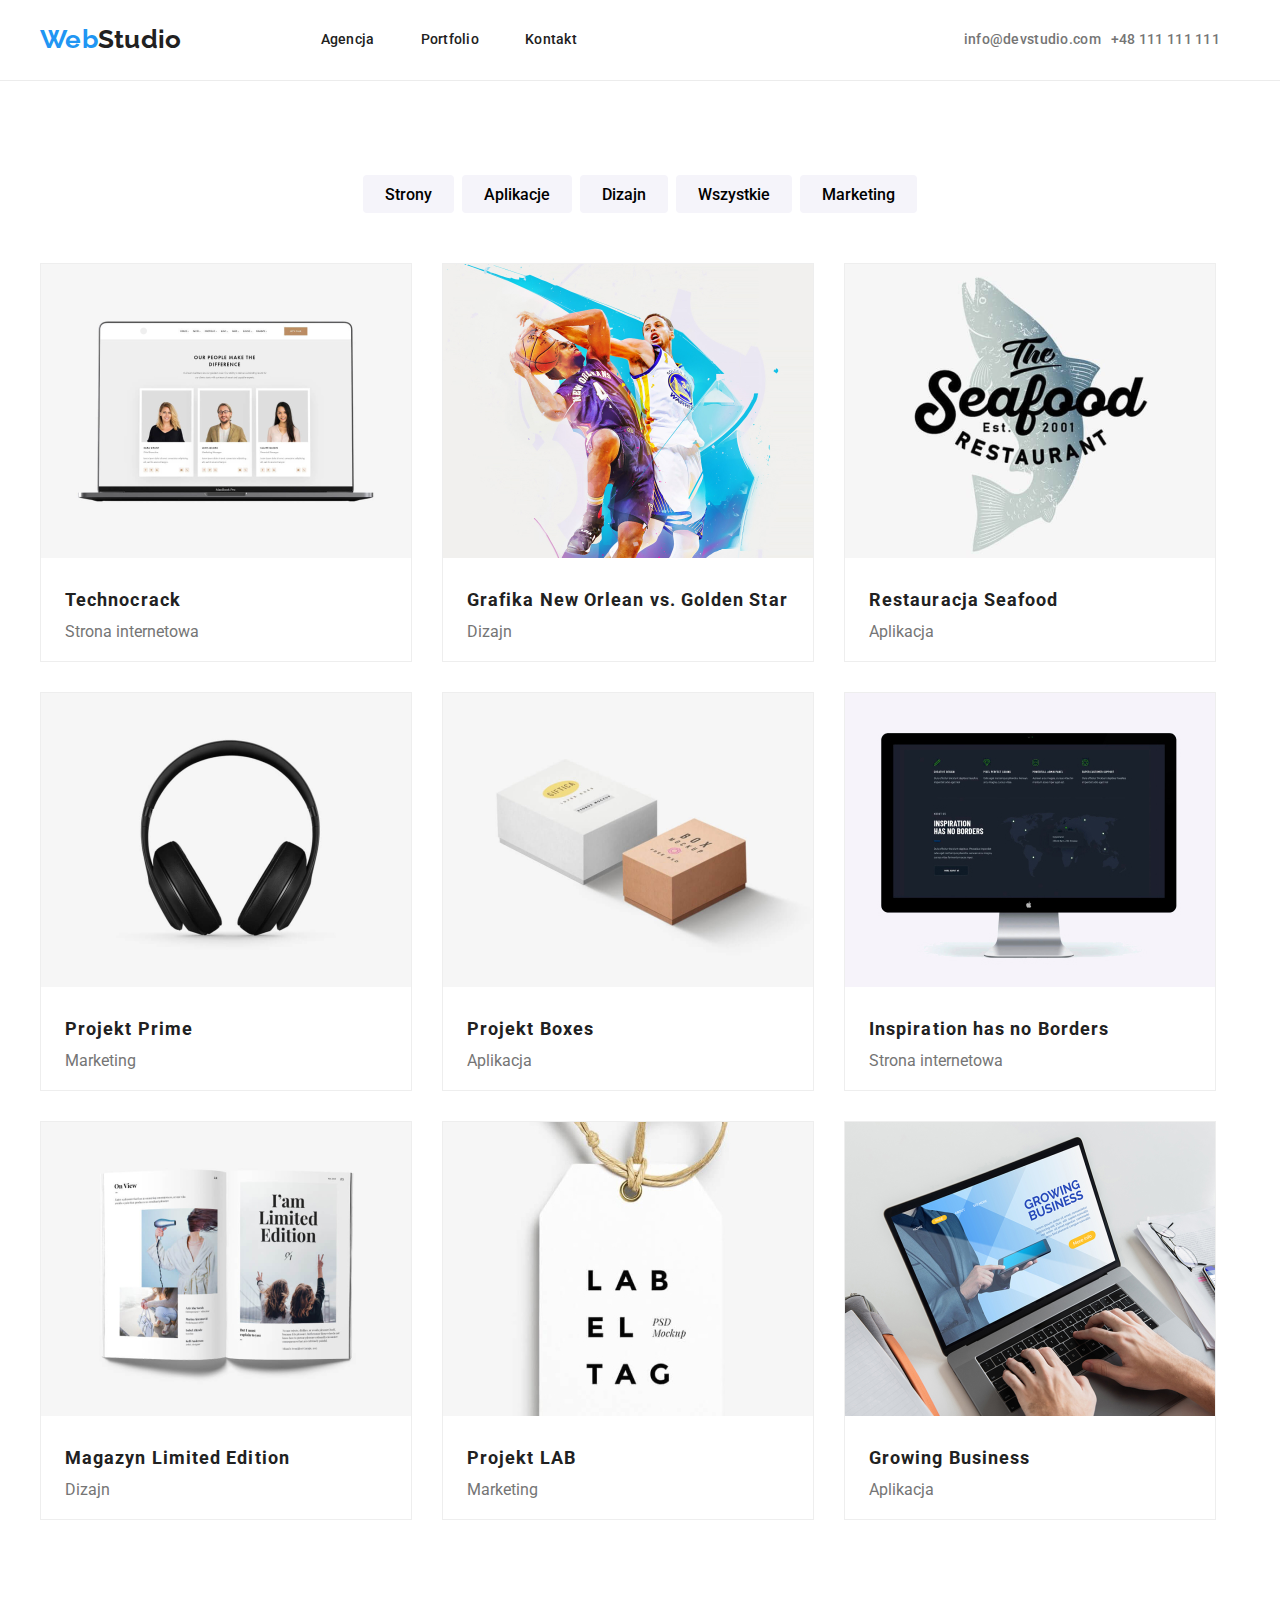
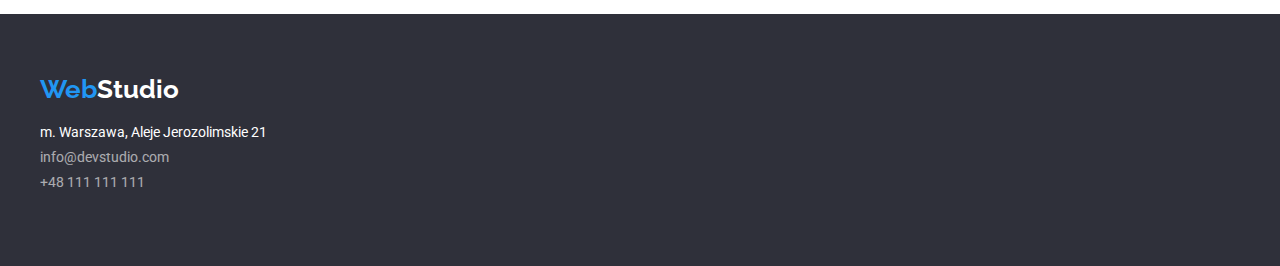
==== portfolio.html @ 7202dd0f "#1" ====
<!DOCTYPE html>
<html lang="pl">
  <head>
    <meta charset="utf-8" />
    <meta name="description" content="Projekt realizowany w ramach zadania domowego GoIT" />
    <meta http-equiv="X-UA-Compatible" content="IE=edge" />
    <meta name="viewport" content="width=device-width, initial-scale=1.0" />
    <title>Zadanie domowe #3</title>
    <link rel="preconnect" href="https://fonts.googleapis.com" />
    <link rel="preconnect" href="https://fonts.gstatic.com" crossorigin />
    <link
      href="https://fonts.googleapis.com/css2?family=Raleway:wght@700&family=Roboto:wght@400;500;700;900&display=swap"
      rel="stylesheet"
    />
    <link rel="stylesheet" href="css/styles.css" />
  </head>
  <body style="font-family: 'Roboto'; color: #757575; font-style: normal">
    <header>
      <div class="box4">
        <div class="container navbar-wrapper">
          <nav>
            <ul class="lists navbar-lists">
              <li class="logo">
                <a class="links menu-text" href="index.html" title="Strona główna">
                  <span class="logo-blue">Web</span><span class="logo-black">Studio</span></a
                >
              </li>
              <li>
                <a class="links menu-text" href="index.html" target="_self">Agencja</a>
              </li>
              <li>
                <a class="links menu-text" href="portfolio.html" target="_self"> Portfolio </a>
              </li>
              <li><a class="links menu-text" href="#">Kontakt</a></li>
            </ul>
          </nav>
          <ul class="lists navbar-lists">
            <li>
              <a class="links menu-kontakt" href="mailto:info@devstudio.com">info@devstudio.com</a>
            </li>
            <li>
              <a class="links menu-kontakt" href="tel:+48111111111">+48 111 111 111</a>
            </li>
          </ul>
        </div>
      </div>
    </header>
    <main>
      <div class="container">
        <section class="section">
          <ul class="lists portfolio-navbar">
            <li class="portfolio-navbar-item">
              <button class="portfolio-button" type="button">Strony</button>
            </li>
            <li class="portfolio-navbar-item">
              <button class="portfolio-button" type="button">Aplikacje</button>
            </li>
            <li class="portfolio-navbar-item">
              <button class="portfolio-button" type="button">Dizajn</button>
            </li>
            <li class="portfolio-navbar-item">
              <button class="portfolio-button" type="button">Wszystkie</button>
            </li>
            <li class="portfolio-navbar-item">
              <button class="portfolio-button" type="button">Marketing</button>
            </li>
          </ul>

          <ul class="lists portfolio-gallery">
            <li>
              <figure class="figure-portfolio">
                <img
                  src="images/portfolio1.jpg"
                  alt="Technocrack - strona internetowa"
                  width="370"
                  height="294"
                />
                <figcaption class="figcaption">
                  <h3 class="portfolio-names">Technocrack</h3>
                  <p class="gallery-description">Strona internetowa</p>
                </figcaption>
              </figure>
            </li>
            <li>
              <figure class="figure-portfolio">
                <img
                  src="images/portfolio2.jpg"
                  alt="Grafika New Orlean vs. Golden Star - Dizajn"
                  width="370"
                  height="294"
                />
                <figcaption class="figcaption">
                  <h3 class="portfolio-names">Grafika New Orlean vs. Golden Star</h3>
                  <p class="gallery-description">Dizajn</p>
                </figcaption>
              </figure>
            </li>
            <li>
              <figure class="figure-portfolio">
                <img
                  src="images/portfolio3.jpg"
                  alt="Restauracja Seafood - Aplikacja"
                  width="370"
                  height="294"
                />
                <figcaption class="figcaption">
                  <h3 class="portfolio-names">Restauracja Seafood</h3>
                  <p class="gallery-description">Aplikacja</p>
                </figcaption>
              </figure>
            </li>
            <li>
              <figure class="figure-portfolio">
                <img
                  src="images/portfolio4.jpg"
                  alt="Projekt Prime - Marketing"
                  width="370"
                  height="294"
                />
                <figcaption class="figcaption">
                  <h3 class="portfolio-names">Projekt Prime</h3>
                  <p class="gallery-description">Marketing</p>
                </figcaption>
              </figure>
            </li>
            <li>
              <figure class="figure-portfolio">
                <img
                  src="images/portfolio5.jpg"
                  alt="Projekt Boxes - Aplikacja"
                  width="370"
                  height="294"
                />
                <figcaption class="figcaption">
                  <h3 class="portfolio-names">Projekt Boxes</h3>
                  <p class="gallery-description">Aplikacja</p>
                </figcaption>
              </figure>
            </li>
            <li>
              <figure class="figure-portfolio">
                <img
                  src="images/portfolio6.jpg"
                  alt="Inspiration has no Borders - Strona internnetowa"
                  width="370"
                  height="294"
                />
                <figcaption class="figcaption">
                  <h3 class="portfolio-names">Inspiration has no Borders</h3>
                  <p class="gallery-description">Strona internetowa</p>
                </figcaption>
              </figure>
            </li>
            <li>
              <figure class="figure-portfolio">
                <img
                  src="images/portfolio7.jpg"
                  alt="Magazyn Limited Edition - Dizajn"
                  width="370"
                  height="294"
                />
                <figcaption class="figcaption">
                  <h3 class="portfolio-names">Magazyn Limited Edition</h3>
                  <p class="gallery-description">Dizajn</p>
                </figcaption>
              </figure>
            </li>
            <li>
              <figure class="figure-portfolio">
                <img
                  src="images/portfolio8.jpg"
                  alt="Projekt LAB - Marketing"
                  width="370"
                  height="294"
                />
                <figcaption class="figcaption">
                  <h3 class="portfolio-names">Projekt LAB</h3>
                  <p class="gallery-description">Marketing</p>
                </figcaption>
              </figure>
            </li>
            <li>
              <figure class="figure-portfolio">
                <img
                  src="images/portfolio9.jpg"
                  alt="Growing Business - Aplikacja"
                  width="370"
                  height="294"
                />
                <figcaption class="figcaption">
                  <h3 class="portfolio-names">Growing Business</h3>
                  <p class="gallery-description">Aplikacja</p>
                </figcaption>
              </figure>
            </li>
          </ul>
        </section>
      </div>
    </main>
    <footer class="footer box3">
      <div class="container">
        <a class="links" href="index.html" title="Strona główna">
          <p class="logo-blue">
            <span class="blue">Web</span><span class="logo-white">Studio</span>
          </p>
        </a>
        <ul class="footer-list lists">
          <li>
            <address class="adres">m. Warszawa, Aleje Jerozolimskie 21</address>
          </li>
          <li>
            <a class="footer-address links" href="mailto:info@devstudio.com">info@devstudio.com</a>
          </li>
          <li>
            <a class="footer-address links" href="tel:+48111111111">+48 111 111 111</a>
          </li>
        </ul>
      </div>
    </footer>
  </body>
</html>
---- css/styles.css ----
/*body {
  display: inline;
}

*/

body {
  margin: 0;
}

h1,
h2,
h3,
h4,
h5,
h6,
ul,
p {
  margin: 0;
  padding: 0;
  border: 0;
  font-size: 100%;
  font: inherit;
}
.navbar-wrapper {
  display: flex;
  justify-content: space-between;
  align-items: center;
}
.box4 {
  border-bottom: 1px solid #ececec;
  background-color: #ffffff;
  height: 80px;
}

.container {
  margin: 0 auto;
  width: 100%;
  max-width: 1200px;
}
.navbar-lists {
  display: flex;
  align-items: center;
  padding-right: 10px;
  padding-top: 24px;
  padding-bottom: 25px;
}
/*
.header-menu {
  display: inline-flex;
}
*/
.logo {
  padding-right: 93px;
}
.section {
  padding-top: 94px;
  padding-bottom: 94px;
}
/* to jest część do zadania 2*/
.lists {
  list-style-type: none;
}
.links {
  display: block;
  padding-right: 10px;
}

.links:link {
  text-decoration: none;
}
.links:hover,
.links:focus {
  color: #2196f3;
}

.logo-blue {
  color: #2196f3;
  font-family: 'Raleway';
  font-style: normal;
  font-weight: 700;
  font-size: 26px;
  padding-top: 60px;
  padding-bottom: 20px;
}
.logo-white {
  color: #ffffff;
  font-family: 'Raleway';
  font-style: normal;
  font-weight: 700;
  font-size: 26px;
}
.logo-black {
  color: #212121;
  font-family: 'Raleway';
  font-style: normal;
  font-weight: 700;
  font-size: 26px;
}
.menu-text {
  font-size: 14px;
  color: #212121;
  font-weight: 500;
  letter-spacing: 0.02em;
  padding-right: 46px;
}
.menu-kontakt {
  color: #757575;
  font-weight: 500;
  font-size: 14px;
  letter-spacing: 0.02em;
}
.menu-kontakt:first {
  padding-right: 46px;
}
.banner-text {
  font-weight: 900;
  font-size: 44px;
  line-height: 136%;
  text-align: center;
  letter-spacing: 0.06em;
  text-transform: uppercase;
  color: #ffffff;
  max-width: 696px;
  padding-bottom: 30px;
}
.banner-button {
  width: 200px;
  height: 50px;

  font-family: 'Roboto';
  background-color: #2196f3;
  color: #ffffff;
  font-weight: 700;
  font-size: 16px;
  line-height: 30px;
  cursor: pointer;
  box-shadow: 0px 4px 4px rgba(0, 0, 0, 0.15);
  border-radius: 4px;
}
.banner {
  display: flex;
  flex-direction: column;
  align-items: center;
  background-color: #2f303a;
  padding-bottom: 76px;
  padding-top: 106px;
}
.features-set {
  display: flex;
  flex-wrap: wrap;
  gap: 30px;
  justify-content: space-between;
  padding-bottom: 94px;
}
.features-item {
  width: 250px;
  padding: 10px;
  background-color: #ffffff;
}
.team-set {
  display: flex;
  flex-wrap: wrap;
  gap: 10px;
  justify-content: space-between;
}
.team-item {
  width: 270;
}
.team {
  background-color: #f5f4fa;
}
.figure {
  margin-inline-start: 0;
  margin-inline-end: 0;
  background-color: #ffffff;
  border-radius: 0px 0px 4px 4px;
  box-shadow: 0px 1px 3px rgba(0, 0, 0, 0.12), 0px 1px 1px rgba(0, 0, 0, 0.14),
    0px 2px 1px rgba(0, 0, 0, 0.2);
  text-align: center;
}
.team-position {
  padding-bottom: 30px;
}
.figure > img {
  padding-bottom: 30px;
}
.features-headers {
  font-weight: 700;
  font-size: 14px;
  letter-spacing: 0.03em;
  text-transform: uppercase;
  color: #212121;
  padding-bottom: 10px;
}
.features-text {
  font-weight: 400;
  font-size: 14px;
  line-height: 171%;
  letter-spacing: 0.03em;
}
.gallery {
  font-weight: 700;
  font-size: 36px;
  color: #212121;
  text-align: center;
  padding-bottom: 50px;
}
.gallery-set {
  display: flex;
  flex-wrap: wrap;
  justify-content: space-between;
}
.team-names {
  font-weight: 500;
  font-size: 16px;
  letter-spacing: 0.03em;
  color: #212121;
  padding-bottom: 10px;
}
.footer {
  background-color: #2f303a;
  color: #ffffff;
  font-style: normal;
}
.footer-address {
  color: #ffffff;
  opacity: 60%;
}
.adres {
  font-style: normal;
}
.adres,
.footer-address {
  font-size: 14px;
  padding-bottom: 9px;
}
.footer-list {
  padding-bottom: 60px;
}
.box1 {
  background-color: #2f303a;
  height: 600px;
}
.box2 {
  background-color: #f5f4fa;
  height: 648px;
}
.box3 {
  background-color: #2f303a;
  height: 252px;
}

/* Część dotycząca portfolio */
.portfolio-button {
  background-color: #f5f4fa;
  border-radius: 4px;
  font-weight: 500;
  font-size: 16px;
  font-family: 'Roboto';
  cursor: pointer;
  height: 38px;
  border: 0;
  padding: 6px 22px;
}

.portfolio-button:hover,
.portfolio-button:focus {
  background-color: #2196f3;
  color: #ffffff;
}
.portfolio-names {
  font-style: normal;
  font-weight: 700;
  font-size: 18px;
  line-height: 200%;
  letter-spacing: 0.06em;
  color: #212121;
  padding-bottom: 4px;
}
.gallery-description {
  font-weight: 400;
  font-size: 16px;
}
.portfolio-navbar {
  display: flex;
  justify-content: center;
}
.portfolio-navbar-item {
  padding-right: 4px;
  padding-left: 4px;
  padding-bottom: 50px;
}
.portfolio-gallery {
  display: flex;
  flex-wrap: wrap;
  gap: 30px;
}
.portfolio-gallery > img {
  padding-left: 0;
  padding-right: 0;
}
.figure-portfolio {
  margin-inline-start: 0;
  margin-inline-end: 0;
  background-color: #ffffff;
  text-align: center;
  border: 1px solid #eeeeee;
  margin: 0;
}
.figcaption {
  padding: 20px 24px;
  text-align: left;
}
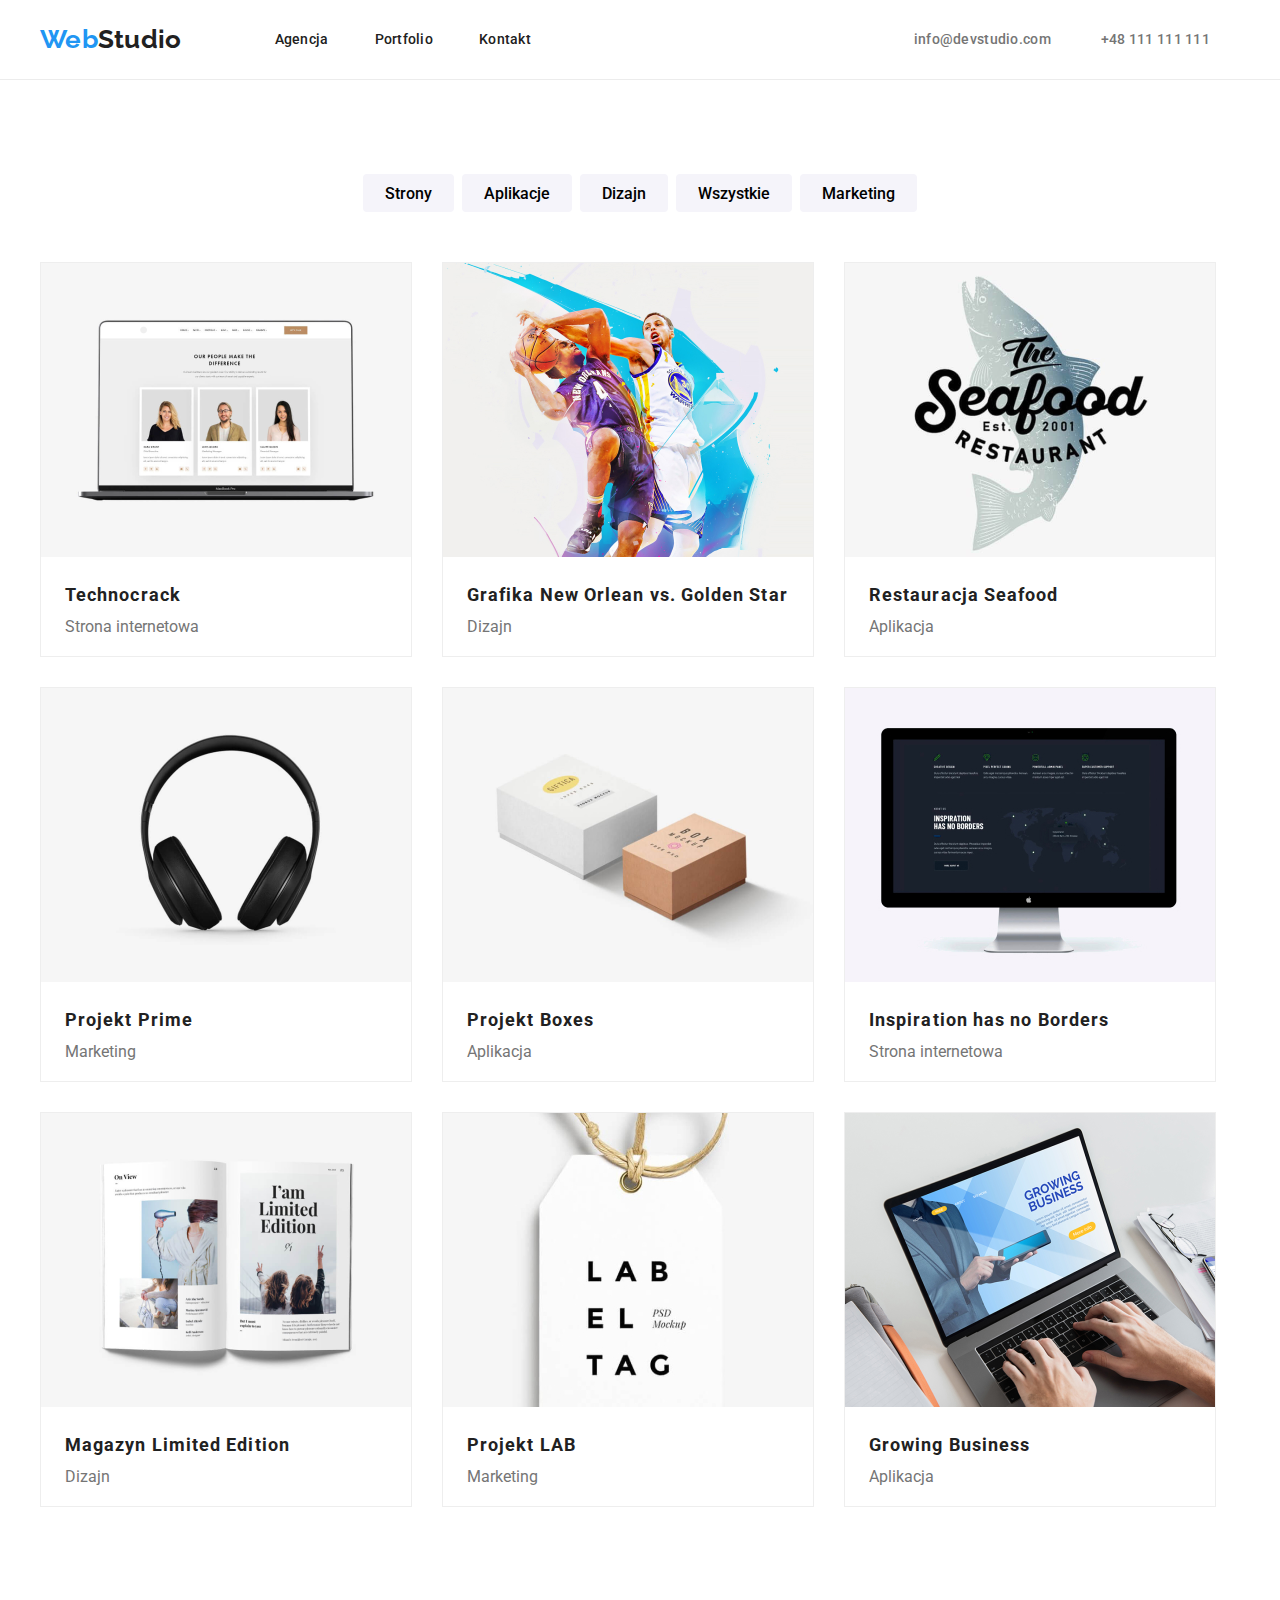
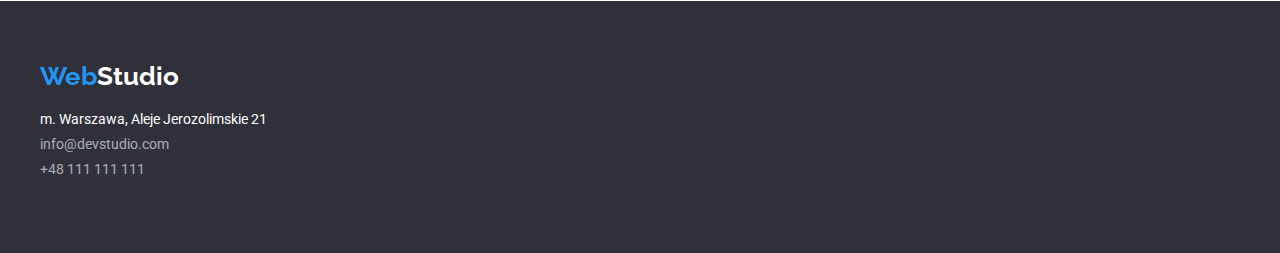
==== commit d1860f9d: "#2" ====
--- a/portfolio.html
+++ b/portfolio.html
@@ -21,20 +21,25 @@
           <nav>
             <ul class="lists navbar-lists">
               <li class="logo">
-                <a class="links menu-text" href="index.html" title="Strona główna">
+                <a class="menu-text" href="index.html" title="Strona główna">
                   <span class="logo-blue">Web</span><span class="logo-black">Studio</span></a
                 >
               </li>
               <li>
-                <a class="links menu-text" href="index.html" target="_self">Agencja</a>
+                <a class="links menu-text menu-text-nav" href="index.html" target="_self"
+                  >Agencja</a
+                >
               </li>
               <li>
-                <a class="links menu-text" href="portfolio.html" target="_self"> Portfolio </a>
+                <a class="links menu-text menu-text-nav" href="portfolio.html" target="_self">
+                  Portfolio
+                </a>
               </li>
-              <li><a class="links menu-text" href="#">Kontakt</a></li>
+              <li><a class="links menu-text menu-text-nav" href="#">Kontakt</a></li>
             </ul>
           </nav>
-          <ul class="lists navbar-lists">
+
+          <ul class="lists navbar-lists contact">
             <li>
               <a class="links menu-kontakt" href="mailto:info@devstudio.com">info@devstudio.com</a>
             </li>
--- a/css/styles.css
+++ b/css/styles.css
@@ -31,6 +31,12 @@
   border-bottom: 1px solid #ececec;
   background-color: #ffffff;
   height: 80px;
+  box-sizing: border-box;
+}
+.contact {
+  display: flex;
+  gap: 50px;
+  padding-right: 30px;
 }
 
 .container {
@@ -41,17 +47,22 @@
 .navbar-lists {
   display: flex;
   align-items: center;
-  padding-right: 10px;
   padding-top: 24px;
   padding-bottom: 25px;
 }
+
 /*
 .header-menu {
   display: inline-flex;
 }
 */
+.gallery-set > li {
+  height: 294px;
+}
 .logo {
   padding-right: 93px;
+  display: block;
+  text-decoration: none;
 }
 .section {
   padding-top: 94px;
@@ -63,7 +74,6 @@
 }
 .links {
   display: block;
-  padding-right: 10px;
 }
 
 .links:link {
@@ -102,7 +112,13 @@
   color: #212121;
   font-weight: 500;
   letter-spacing: 0.02em;
+  text-decoration: none;
+}
+.menu-text-nav {
   padding-right: 46px;
+}
+.menu-text:first {
+  padding-right: 0;
 }
 .menu-kontakt {
   color: #757575;
@@ -150,19 +166,21 @@
   display: flex;
   flex-wrap: wrap;
   gap: 30px;
-  justify-content: space-between;
+  justify-content: center;
   padding-bottom: 94px;
+  padding-inline-start: 0px;
 }
 .features-item {
-  width: 250px;
-  padding: 10px;
+  width: 270px;
+  /*
+  padding: 10px; */
   background-color: #ffffff;
 }
 .team-set {
   display: flex;
   flex-wrap: wrap;
-  gap: 10px;
-  justify-content: space-between;
+  gap: 30px;
+  justify-content: center;
 }
 .team-item {
   width: 270;
@@ -171,8 +189,7 @@
   background-color: #f5f4fa;
 }
 .figure {
-  margin-inline-start: 0;
-  margin-inline-end: 0;
+  margin: 0;
   background-color: #ffffff;
   border-radius: 0px 0px 4px 4px;
   box-shadow: 0px 1px 3px rgba(0, 0, 0, 0.12), 0px 1px 1px rgba(0, 0, 0, 0.14),
@@ -198,6 +215,7 @@
   font-size: 14px;
   line-height: 171%;
   letter-spacing: 0.03em;
+  text-align: justify;
 }
 .gallery {
   font-weight: 700;
@@ -209,7 +227,8 @@
 .gallery-set {
   display: flex;
   flex-wrap: wrap;
-  justify-content: space-between;
+  gap: 30px;
+  justify-content: center;
 }
 .team-names {
   font-weight: 500;
@@ -312,3 +331,6 @@
   padding: 20px 24px;
   text-align: left;
 }
+.figure-portfolio > img {
+  vertical-align: top;
+}
